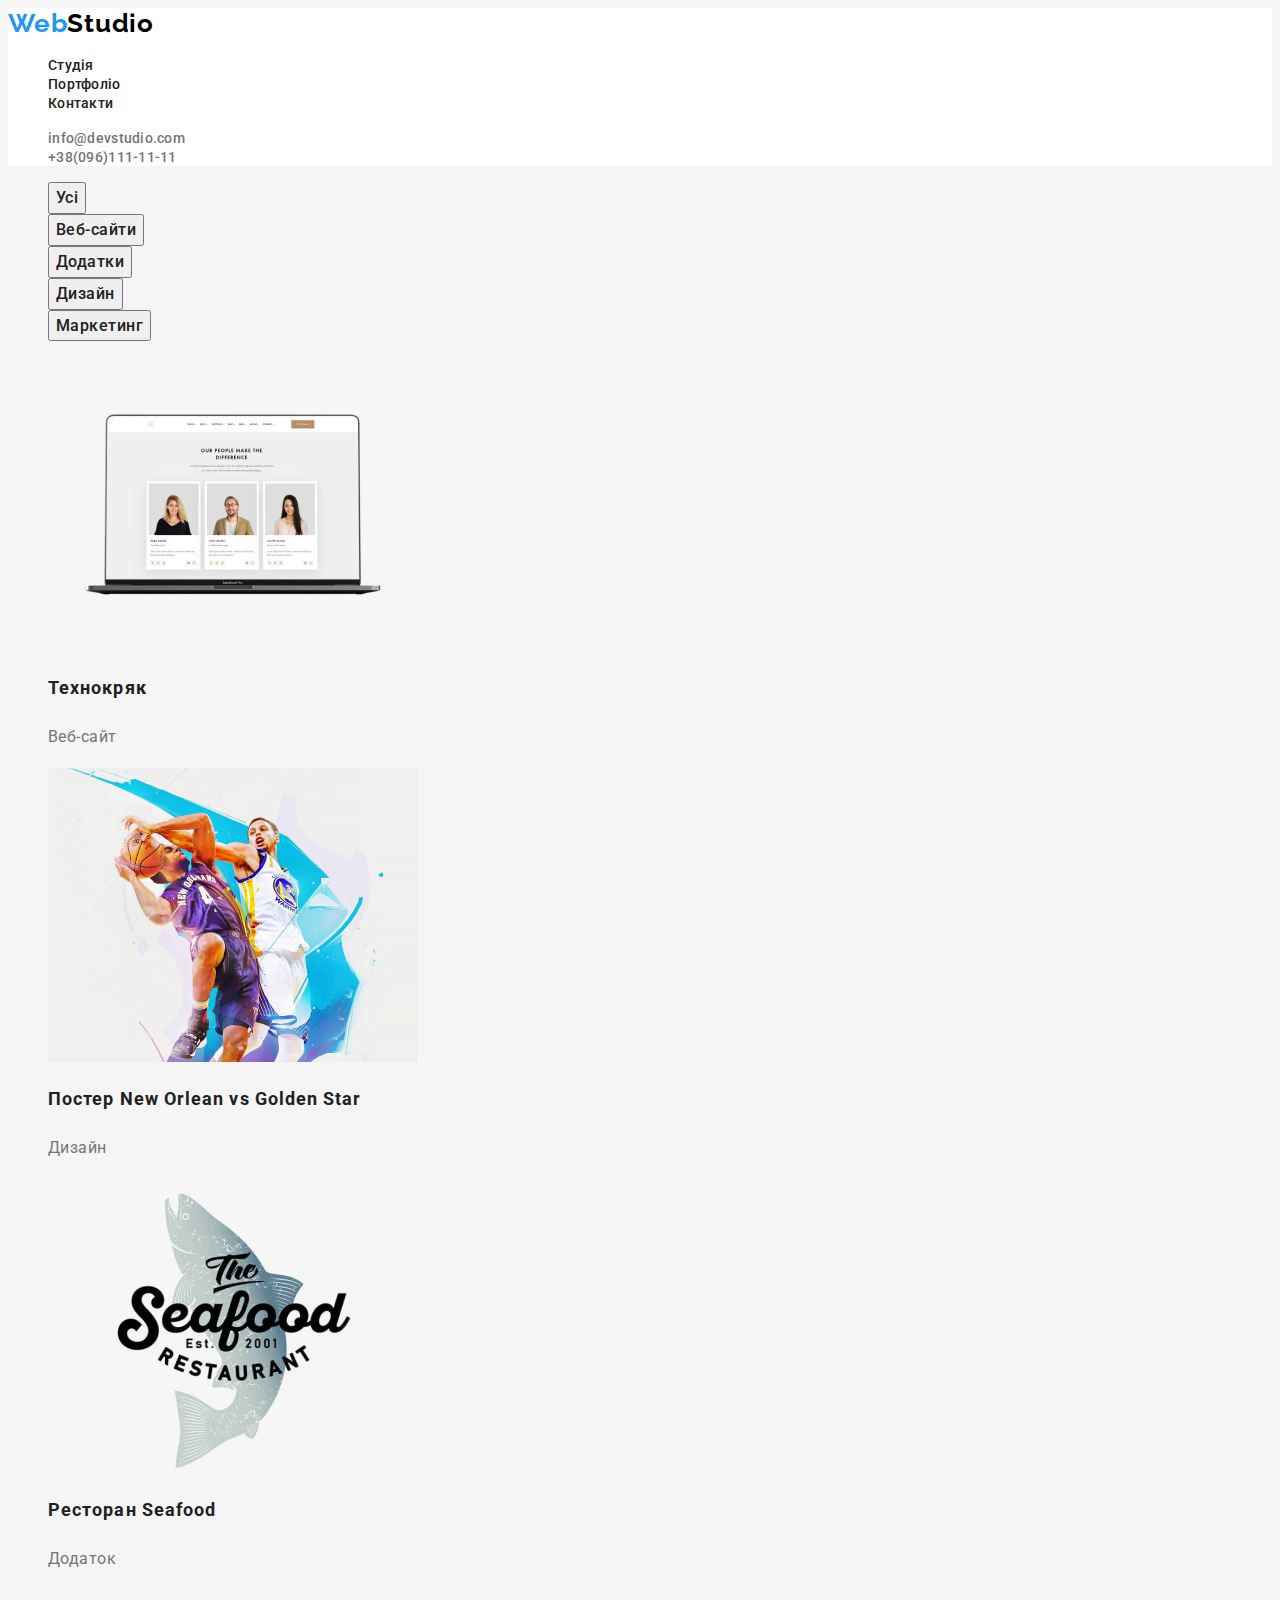
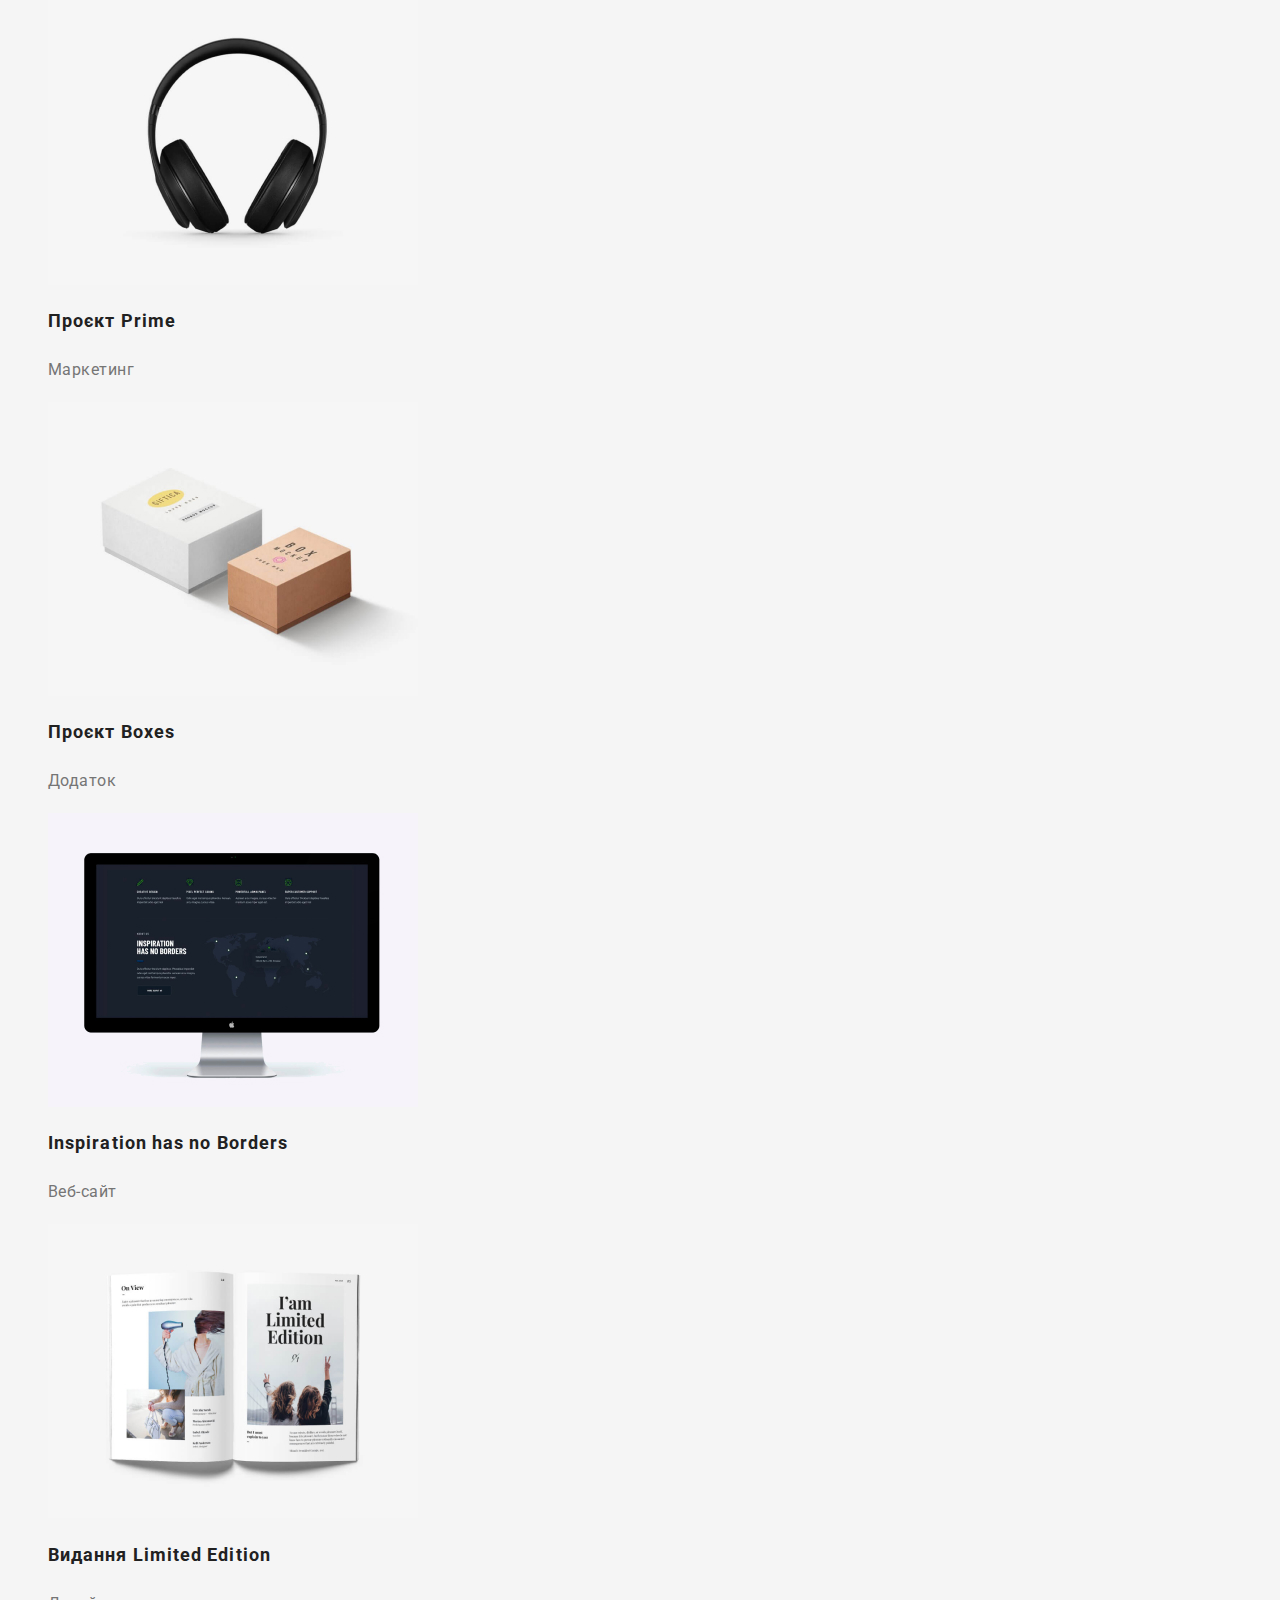
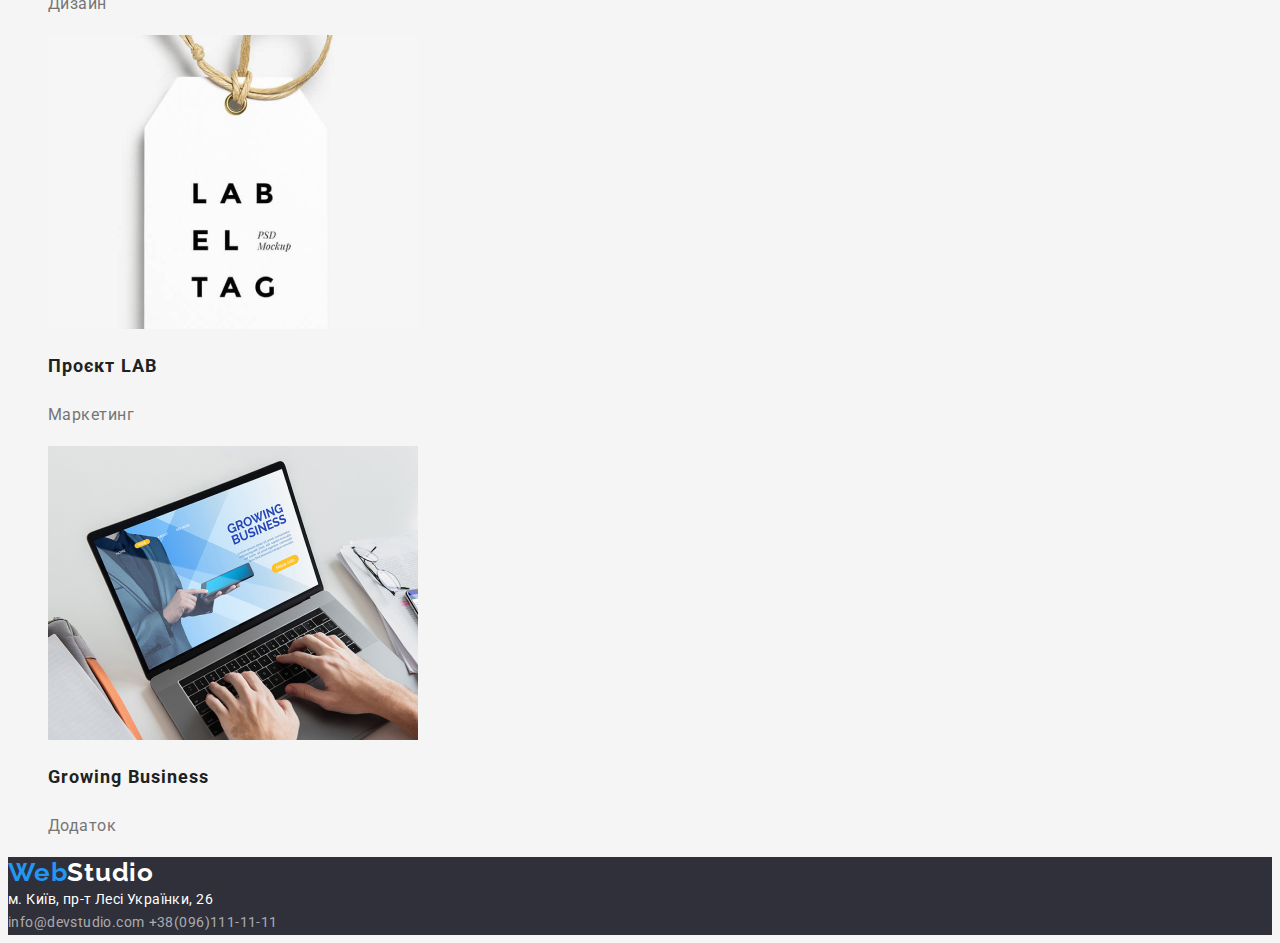
==== portfolio.html @ 114ff6ca "clone goit-markup-hw-02" ====
<!DOCTYPE html>
<html lang="uk">
<head> 
    <meta charset="UTF-8">
    <meta http-equiv="X-UA-Compatible" content="IE=edge">
    <meta name="viewport" content="width=device-width, initial-scale=1.0">
    <title>goit-markup-hw-01</title>
    <link href="https://fonts.googleapis.com/css2?family=Raleway:wght@700&display=swap" rel="stylesheet">
    <link href="https://fonts.googleapis.com/css2?family=Roboto:wght@400;500;700;900&display=swap" rel="stylesheet">
    <link rel="stylesheet" href="./css/styles.css">
</head>  
<body>
    <header class="page-header">
        <a class="logo" href="/"> 
            <span class="accent">Web</span>Studio
        </a>

        <nav>
         <ul class="site-nav list">
            <li><a href="./index.html" class="link">Студія</a> </li>
            <li><a href="./portfolio.html" class="link">Портфоліо</a> </li>
            <li><a href="" class="link">Контакти</a> </li>
        </ul>
        </nav>
        <ul class="address list">
            <li><a href="mailto:info@devstudio.com" class="link">info@devstudio.com</a></li>
            <li><a href="tel:+380961111111" class="link">+38(096)111-11-11</a></li>
        </ul>
    </header>
    <main>
<section>
    <ul class="filter">
        <li><button type="button" class="link">Усі</button></li>
        <li><button type="button">Веб-сайти</button></li>
        <li><button type="button">Додатки</button></li>
        <li><button type="button">Дизайн</button></li>
        <li><button type="button">Маркетинг</button></li>
    </ul>
    <ul class="pages">
        <li>
            <img src="./images/portfolio1.jpg" alt="сторінка веб-сайта. Технокряк" width="370"
            />
            <h2 class="pages-name">Технокряк</h2>
            <p class="pages-info">Веб-сайт</p>
        </li>
        <li>                    
            <img src="./images/portfolio2.jpg" alt="два гравці баскетболісти" width="370"
            />
            <h2 class="pages-name">Постер New Orlean vs Golden Star</h2>
            <p class="pages-info">Дизайн</p>                        
        </li>
        <li>                        
            <img
            src="./images/portfolio-1.jpg" alt="логотип ресторану seafood" width="370"
            />
            <h2 class="pages-name">Ресторан Seafood</h2>
            <p class="pages-info">Додаток</p>                        
        </li>
        <li>                        
            <img
            src="./images/portfolio-2.jpg" alt="навушники повнорозмірні бездротові" width="370"
            />
            <h2 class="pages-name">Проєкт Prime</h2>
            <p class="pages-info">Маркетинг</p>                        
        </li>
        <li>                        
            <img
            src="./images/portfolio5.jpg" alt="коробки" width="370"
            />
            <h2 class="pages-name">Проєкт Boxes</h2>
            <p class="pages-info">Додаток</p>                        
        </li>
        <li>                        
            <img
            src="./images/111.jpg" alt="сторінка веб-сайта. Inspiration has no Borders" width="370"
            />
            <h2 class="pages-name">Inspiration has no Borders</h2>
            <p class="pages-info">Веб-сайт</p>                        
        </li>
        <li>                        
            <img
            src="./images/portfolio7.jpg" alt="відкритий журнал, сторінки 22 і 23" width="370"
            />
            <h2 class="pages-name">Видання Limited Edition</h2>
            <p class="pages-info">Дизайн</p>                        
        </li>
        <li>                        
            <img
            src="./images/portfolio8.jpg" alt="ярлик з рекламою проекту LAB" width="370"
            />
            <h2 class="pages-name">Проєкт LAB</h2>
            <p class="pages-info">Маркетинг</p>                        
        </li>
        <li>                        
            <img
            src="./images/2910404.jpg" alt="відкритий ноутбук" width="370"
            />
            <h2 class="pages-name">Growing Business</h2>
            <p class="pages-info">Додаток</p>                        
        </li>
    </ul>
</section>
    </main>
    <footer>
        <a class="logo-footer" href="/"> 
            <span class="accent">Web</span>Studio
        </a>
        <address class="address-footer">
            м. Київ, пр-т Лесі Українки, 26
        </address>
          <address class="address-email-tel">
            <a href="mailto:info@devstudio.com" class="link">info@devstudio.com</a>
            <a href="tel:+380961111111" class="link">+38(096)111-11-11</a>
          </address>
    </footer>
</body>
</html>
---- css/styles.css ----
/* колір фону #F5F5F5!*/
/* header top line bg #FFFFFF! */
/* section bg ефективні рішення #2F303A */
/* section bg наша команда #F5F4FA */
/* футер bg #2F303A */
/* колір основного тексту #757575! */
/*другорядний колір тексту #212121*/
/* акцент #2196F3 */
/* address: телефон і e-mail rgba(255, 255, 255, 0.6) */

:root {
    --primary-background-color: #F5F5F5;
    --primary-white-color: #FFFFFF;
    --primary-text-color: #757575;
    --title-text-color: #212121;
    --accent-color: #2196F3;
    --primary-logo-color: #000000; 
}

body {
    background: var(--primary-background-color);
    color: var(--primary-text-color);
    font-family: Roboto, sans-serif;
}

ul {
    list-style: none;
}

/* HEADER */
.page-header {
    background-color: var(--primary-white-color);
}

.logo {
   text-decoration: none;
   color: var(--primary-logo-color);
   font-family: Raleway, sans-serif; 
   font-weight: 700;
   font-size: 26px;
   line-height: 1.19;
   letter-spacing: 0.03em;
}

.accent {
    color: var(--accent-color);
}

/* Site-nav */
.site-nav a {
    text-decoration: none;
    color: var(--title-text-color);
    font-weight: 500;
    font-size: 14px;
    line-height: 1.14em;
    letter-spacing: 0.02em;
}

.site-nav .link:hover,
.site-nav .link:focus {
    color: var(--accent-color);
}

/* address header*/
.address a {
    text-decoration: none;
    color: var(--primary-text-color);
    font-weight: 500;
    font-size: 14px;
    line-height: 1.14;
    letter-spacing: 0.02em;
}
.address .link:hover,
.address .link:focus {
    color: var(--accent-color);
}

 /*HERO */
.hero {
    background-color: #2F303A;
    color: var(--primary-white-color);
   }

.hero-title {
    text-transform: uppercase;
    font-weight: 900;
    font-size: 44px;
    line-height: 1.36;
    letter-spacing: 0.06em;
}

/* BUTTON */
.button {
    background-color: var(--accent-color);
    color: var(--primary-white-color);
    font-family: inherit;
    font-weight: 700;
    font-size: 16px;
    line-height: 1.88;
    letter-spacing: 0.06em;
}

.section-title {
   color: var(--title-text-color);
   font-family: Roboto;
   font-weight: 700;
   font-size: 14px;
   line-height: 1.14;
   letter-spacing: 0.03em;
}

.section-paragraph {
font-weight: 400;
font-size: 14px;
line-height: 1.71;
letter-spacing: 0.03em;
}

.section-job {
    color: var(--title-text-color);
    background-color: var(--primary-background-color);
    font-weight: 700;
    font-size: 36px;
    line-height: 1.17;
    letter-spacing: 0.03em;
}

.section-team {
background-color: #F5F4FA;
color: var(--title-text-color);
font-weight: 700;
font-size: 36px;
line-height: 1.17;
letter-spacing: 0.03em;
}

.section-name {
color: var(--title-text-color);
font-weight: 500;
font-size: 16px;
line-height: 1.19;
letter-spacing: 0.03em;
}

.section-profession {
font-weight: 400;
font-size: 16px;
line-height: 1.19;
letter-spacing: 0.03em;
}

/* footer*/
footer {
    background-color: #2F303A;
}

.logo-footer {
text-decoration: none;
color: var(--primary-white-color);
font-family: 'Raleway';
font-style: normal;
font-weight: 700;
font-size: 26px;
line-height: 1.19;
letter-spacing: 0.03em;
}

.address-footer {
text-decoration: none;
color: var(--primary-white-color);
font-family: 'Roboto';
font-style: normal;
font-weight: 400;
font-size: 14px;
line-height: 1.71;
letter-spacing: 0.03em;
}

.address-email-tel a {
color: rgba(255, 255, 255, 0.6);
text-decoration: none;
font-family: 'Roboto';
font-style: normal;
font-weight: 400;
font-size: 14px;
line-height: 1.71;
letter-spacing: 0.03em;
}



.address-email-tel .link:hover,
.address-email-tel .link:focus {
    color: var(--accent-color);
}

button {
color: var(--title-text-color);
font-family: 'Roboto';
font-style: normal;
font-weight: 500;
font-size: 16px;
line-height: 1.62;
letter-spacing: 0.03em;
}

.filter .link:hover,
.filter .link:focus {
    background-color: var(--accent-color);
    color: var(--primary-white-color);
}

.pages-name {
color: var(--title-text-color);
font-weight: 700;
font-size: 18px;
line-height: 2;
letter-spacing: 0.06em;
}

.pages-info {
font-weight: 400;
font-size: 16px;
line-height: 1.88;
letter-spacing: 0.03em;
}
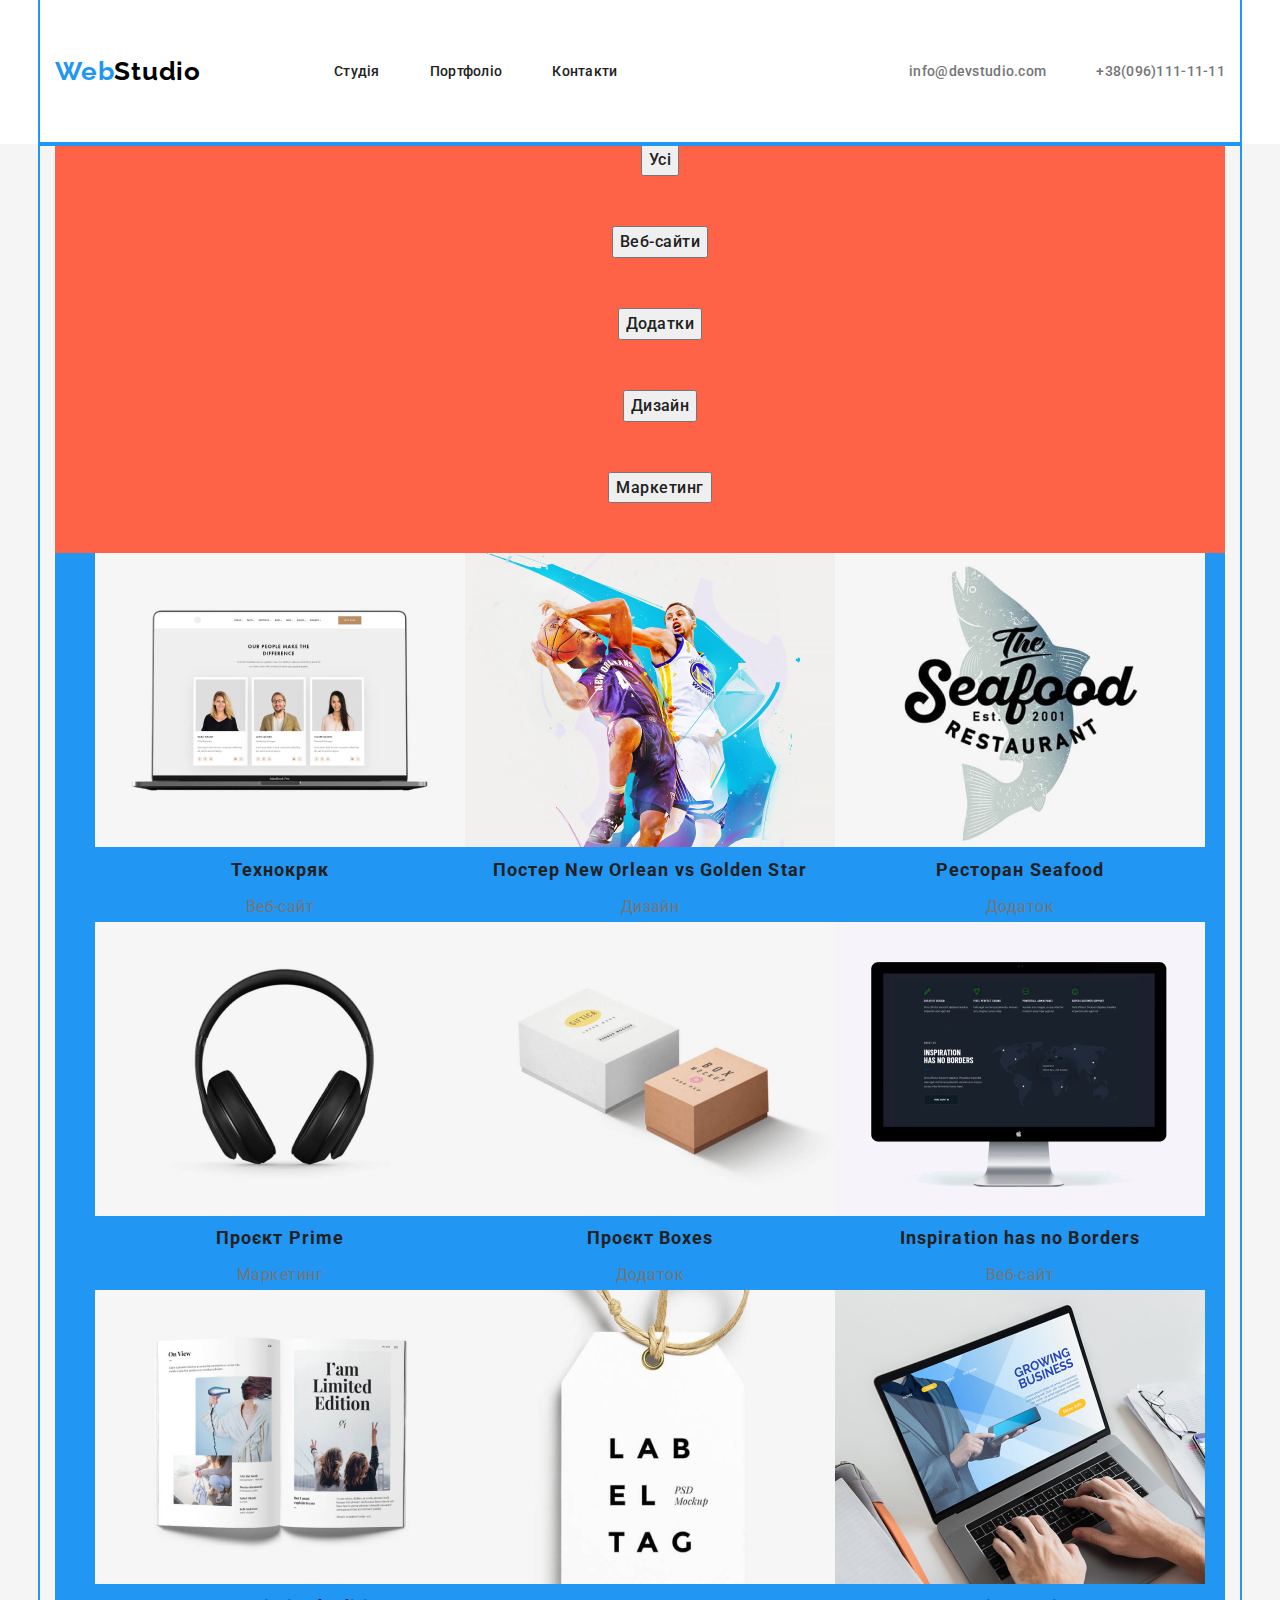
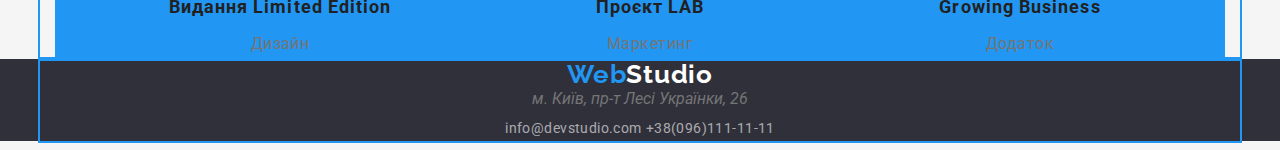
==== commit 7b19a35f: "flex" ====
--- a/portfolio.html
+++ b/portfolio.html
@@ -5,30 +5,33 @@
     <meta http-equiv="X-UA-Compatible" content="IE=edge">
     <meta name="viewport" content="width=device-width, initial-scale=1.0">
     <title>goit-markup-hw-01</title>
-    <link href="https://fonts.googleapis.com/css2?family=Raleway:wght@700&display=swap" rel="stylesheet">
-    <link href="https://fonts.googleapis.com/css2?family=Roboto:wght@400;500;700;900&display=swap" rel="stylesheet">
-    <link rel="stylesheet" href="./css/styles.css">
+    <link href="https://fonts.googleapis.com/css2?family=Raleway:wght@700&display=swap" rel="stylesheet" />
+    <link href="https://fonts.googleapis.com/css2?family=Roboto:wght@400;500;700;900&display=swap" rel="stylesheet" />
+    <link href="https://cdnjs.cloudflare.com/ajax/libs/modern-normalize/1.1.0/modern-normalize.min.css" rel="stylesheet" />
+    <link rel="stylesheet" href="./css/styles.css" />
 </head>  
 <body>
     <header class="page-header">
-        <a class="logo" href="/"> 
+        <div class="conteiner main-nav">
+        <a class="logo-header" href="/"> 
             <span class="accent">Web</span>Studio
         </a>
-
         <nav>
          <ul class="site-nav list">
-            <li><a href="./index.html" class="link">Студія</a> </li>
-            <li><a href="./portfolio.html" class="link">Портфоліо</a> </li>
-            <li><a href="" class="link">Контакти</a> </li>
+            <li class="item"><a href="./index.html" class="link">Студія</a> </li>
+            <li class="item"><a href="./portfolio.html" class="link">Портфоліо</a> </li>
+            <li class="item"><a href="" class="link">Контакти</a> </li>
         </ul>
         </nav>
         <ul class="address list">
-            <li><a href="mailto:info@devstudio.com" class="link">info@devstudio.com</a></li>
-            <li><a href="tel:+380961111111" class="link">+38(096)111-11-11</a></li>
+            <li class="item"><a href="mailto:info@devstudio.com" class="link">info@devstudio.com</a></li>
+            <li class="item"><a href="tel:+380961111111" class="link">+38(096)111-11-11</a></li>
         </ul>
+        </div>
     </header>
     <main>
-<section>
+<section class="section-portfolio">
+    <div class="conteiner">
     <ul class="filter">
         <li><button type="button" class="link">Усі</button></li>
         <li><button type="button">Веб-сайти</button></li>
@@ -37,61 +40,61 @@
         <li><button type="button">Маркетинг</button></li>
     </ul>
     <ul class="pages">
-        <li>
+        <li class="item">
             <img src="./images/portfolio1.jpg" alt="сторінка веб-сайта. Технокряк" width="370"
             />
             <h2 class="pages-name">Технокряк</h2>
             <p class="pages-info">Веб-сайт</p>
         </li>
-        <li>                    
+        <li class="item">                    
             <img src="./images/portfolio2.jpg" alt="два гравці баскетболісти" width="370"
             />
             <h2 class="pages-name">Постер New Orlean vs Golden Star</h2>
             <p class="pages-info">Дизайн</p>                        
         </li>
-        <li>                        
+        <li class="item">                        
             <img
             src="./images/portfolio-1.jpg" alt="логотип ресторану seafood" width="370"
             />
             <h2 class="pages-name">Ресторан Seafood</h2>
             <p class="pages-info">Додаток</p>                        
         </li>
-        <li>                        
+        <li class="item">                        
             <img
             src="./images/portfolio-2.jpg" alt="навушники повнорозмірні бездротові" width="370"
             />
             <h2 class="pages-name">Проєкт Prime</h2>
             <p class="pages-info">Маркетинг</p>                        
         </li>
-        <li>                        
+        <li class="item">                        
             <img
             src="./images/portfolio5.jpg" alt="коробки" width="370"
             />
             <h2 class="pages-name">Проєкт Boxes</h2>
             <p class="pages-info">Додаток</p>                        
         </li>
-        <li>                        
+        <li class="item">                        
             <img
             src="./images/111.jpg" alt="сторінка веб-сайта. Inspiration has no Borders" width="370"
             />
             <h2 class="pages-name">Inspiration has no Borders</h2>
             <p class="pages-info">Веб-сайт</p>                        
         </li>
-        <li>                        
+        <li class="item">                        
             <img
             src="./images/portfolio7.jpg" alt="відкритий журнал, сторінки 22 і 23" width="370"
             />
             <h2 class="pages-name">Видання Limited Edition</h2>
             <p class="pages-info">Дизайн</p>                        
         </li>
-        <li>                        
+        <li class="item">                        
             <img
             src="./images/portfolio8.jpg" alt="ярлик з рекламою проекту LAB" width="370"
             />
             <h2 class="pages-name">Проєкт LAB</h2>
             <p class="pages-info">Маркетинг</p>                        
         </li>
-        <li>                        
+        <li class="item">                        
             <img
             src="./images/2910404.jpg" alt="відкритий ноутбук" width="370"
             />
@@ -99,19 +102,22 @@
             <p class="pages-info">Додаток</p>                        
         </li>
     </ul>
+    </div>
 </section>
     </main>
     <footer>
+        <div class="conteiner">
         <a class="logo-footer" href="/"> 
             <span class="accent">Web</span>Studio
         </a>
-        <address class="address-footer">
+        <address class="footer-address">
             м. Київ, пр-т Лесі Українки, 26
         </address>
           <address class="address-email-tel">
             <a href="mailto:info@devstudio.com" class="link">info@devstudio.com</a>
             <a href="tel:+380961111111" class="link">+38(096)111-11-11</a>
           </address>
+        </div>
     </footer>
 </body>
 </html>--- a/css/styles.css
+++ b/css/styles.css
@@ -9,132 +9,232 @@
 /* address: телефон і e-mail rgba(255, 255, 255, 0.6) */
 
 :root {
-    --primary-background-color: #F5F5F5;
-    --primary-white-color: #FFFFFF;
-    --primary-text-color: #757575;
-    --title-text-color: #212121;
-    --accent-color: #2196F3;
-    --primary-logo-color: #000000; 
+--primary-background-color: #F5F5F5;
+--primary-white-color: #FFFFFF;
+--primary-text-color: #757575;
+--title-text-color: #212121;
+--accent-color: #2196F3;
+--primary-logo-color: #000000; 
+}
+
+html {
+box-sizing: border-box;
+}
+
+*,
+*::before,
+*::after {
+box-sizing: inherit;
 }
 
 body {
-    background: var(--primary-background-color);
-    color: var(--primary-text-color);
-    font-family: Roboto, sans-serif;
+background: var(--primary-background-color);
+color: var(--primary-text-color);
+font-family: Roboto, sans-serif;
 }
 
 ul {
     list-style: none;
-}
+    margin-top: 0;
+    margin-bottom: 0;
+    }
+    
+
+.conteiner {
+margin-left: auto;
+margin-right: auto;
+padding-left: 15px;
+padding-right: 15px;
+width: 1200px;
+text-align: center;
+outline: 2px solid #2196F3;
+}
+
 
 /* HEADER */
 .page-header {
-    background-color: var(--primary-white-color);
-}
-
-.logo {
-   text-decoration: none;
-   color: var(--primary-logo-color);
-   font-family: Raleway, sans-serif; 
-   font-weight: 700;
-   font-size: 26px;
-   line-height: 1.19;
-   letter-spacing: 0.03em;
+background-color: var(--primary-white-color);
+}
+
+.logo-header {
+margin-top: 24px;
+margin-bottom: 25px;
+text-decoration: none;
+color: var(--primary-logo-color);
+font-family: Raleway, sans-serif; 
+font-weight: 700;
+font-size: 26px;
+line-height: 1.19;
+letter-spacing: 0.03em;
 }
 
 .accent {
-    color: var(--accent-color);
+color: var(--accent-color);
 }
 
 /* Site-nav */
+
+.site-nav{
+    display: flex;
+    margin-left: 93px;
+}
+
+.site-nav .item:not( :last-child) {
+    margin-right:50px;
+}
+
 .site-nav a {
-    text-decoration: none;
-    color: var(--title-text-color);
-    font-weight: 500;
-    font-size: 14px;
-    line-height: 1.14em;
-    letter-spacing: 0.02em;
+    display:block;
+padding-top: 32px;
+padding-bottom: 32px;
+
+color: var(--title-text-color);
+font-weight: 500;
+font-size: 14px;
+line-height: 1.14em;
+letter-spacing: 0.02em;
+text-decoration: none;
 }
 
 .site-nav .link:hover,
 .site-nav .link:focus {
-    color: var(--accent-color);
-}
+color: var(--accent-color);
+}
+
+.main-nav {
+    display: flex;
+    align-items: center;
+    /*justify-content: space-around;*/
+}
+
 
 /* address header*/
+.address {
+    display:flex;
+    margin-left: auto;
+}
+
+.address .item:not( :last-child) {
+    margin-right:50px;
+}
+
 .address a {
-    text-decoration: none;
-    color: var(--primary-text-color);
-    font-weight: 500;
-    font-size: 14px;
-    line-height: 1.14;
-    letter-spacing: 0.02em;
-}
+    display:block;
+padding-top: 32px;
+padding-bottom: 32px;
+}
+
+.address a {
+margin-top: 32px;
+margin-bottom: 32px;
+text-decoration: none;
+color: var(--primary-text-color);
+font-weight: 500;
+font-size: 14px;
+line-height: 1.14;
+letter-spacing: 0.02em;
+}
+
 .address .link:hover,
 .address .link:focus {
-    color: var(--accent-color);
+color: var(--accent-color);
 }
 
  /*HERO */
 .hero {
-    background-color: #2F303A;
-    color: var(--primary-white-color);
+background-color: #2F303A;
+color: var(--primary-white-color);
+text-align: center;
    }
 
 .hero-title {
-    text-transform: uppercase;
-    font-weight: 900;
-    font-size: 44px;
-    line-height: 1.36;
-    letter-spacing: 0.06em;
-}
+margin-top: 0;
+margin-bottom: 40px;
+text-transform: uppercase;
+font-weight: 900;
+font-size: 44px;
+line-height: 1.36;
+letter-spacing: 0.06em;
+align-items: center;
+text-align: center;
+    /*outline: 2px solid tomato;*/
+   }
 
 /* BUTTON */
 .button {
-    background-color: var(--accent-color);
-    color: var(--primary-white-color);
-    font-family: inherit;
-    font-weight: 700;
-    font-size: 16px;
-    line-height: 1.88;
-    letter-spacing: 0.06em;
-}
+display: flex;
+border: 1px solid transparent;
+border-radius: 4px;
+padding: 10.14px 32.04px;
+min-width: 216px;
+        
+background-color: var(--accent-color);
+color: var(--primary-white-color);
+font-family: inherit;
+font-weight: 700;
+font-size: 16px;
+line-height: 1.88;
+letter-spacing: 0.06em;
+         
+}
+
+.section {
+padding-top: 94px;
+padding-bottom: 94px;
+    }
 
 .section-title {
-   color: var(--title-text-color);
-   font-family: Roboto;
-   font-weight: 700;
-   font-size: 14px;
-   line-height: 1.14;
-   letter-spacing: 0.03em;
-}
+margin-top: 0;
+margin-bottom: 10px;
+color: var(--title-text-color);
+font-family: Roboto;
+font-weight: 700;
+font-size: 14px;
+line-height: 1.14;
+letter-spacing: 0.03em;
+    }
 
 .section-paragraph {
+margin-top: 0;
+margin-bottom: 0;
 font-weight: 400;
 font-size: 14px;
 line-height: 1.71;
 letter-spacing: 0.03em;
-}
+    }
+
 
 .section-job {
-    color: var(--title-text-color);
-    background-color: var(--primary-background-color);
-    font-weight: 700;
-    font-size: 36px;
-    line-height: 1.17;
-    letter-spacing: 0.03em;
-}
-
-.section-team {
-background-color: #F5F4FA;
-color: var(--title-text-color);
+margin-top: 0;
+margin-bottom: 50px;
+color: var(--title-text-color);
+/*background-color: var(--primary-background-color);*/
 font-weight: 700;
 font-size: 36px;
 line-height: 1.17;
 letter-spacing: 0.03em;
+    }
+
+
+.section-team {
+margin-top: 0;
+margin-bottom: 50px;
+/*background-color: #F5F4FA;*/
+color: var(--title-text-color);
+font-weight: 700;
+font-size: 36px;
+line-height: 1.17;
+letter-spacing: 0.03em;
+}
+
+.photo-list > .item{
+margin-top: 0;
+margin-bottom: 30px;
 }
 
 .section-name {
+margin-top: 0;
+margin-bottom: 10px;
 color: var(--title-text-color);
 font-weight: 500;
 font-size: 16px;
@@ -143,6 +243,8 @@
 }
 
 .section-profession {
+margin-top: 0;
+margin-bottom: 30px;
 font-weight: 400;
 font-size: 16px;
 line-height: 1.19;
@@ -151,10 +253,12 @@
 
 /* footer*/
 footer {
-    background-color: #2F303A;
+     background-color: #2F303A;
 }
 
 .logo-footer {
+margin-top: 60px;
+margin-bottom: 20px;
 text-decoration: none;
 color: var(--primary-white-color);
 font-family: 'Raleway';
@@ -165,6 +269,11 @@
 letter-spacing: 0.03em;
 }
 
+address {
+margin-top: 0;
+margin-bottom: 9px;
+}
+
 .address-footer {
 text-decoration: none;
 color: var(--primary-white-color);
@@ -186,7 +295,6 @@
 line-height: 1.71;
 letter-spacing: 0.03em;
 }
-
 
 
 .address-email-tel .link:hover,
@@ -194,7 +302,40 @@
     color: var(--accent-color);
 }
 
+/*Portfolio*/
+
+.section-portfolio{
+    padding-top: 0;
+    padding-bottom: 0;
+}
+
+.filter{
+margin-top: 0;
+margin-bottom: 0;
+background-color: tomato;
+}
+
+.pages{
+    display: flex;
+    flex-wrap: wrap;
+
+margin-top: 0;
+margin-bottom: 0;
+background-color: #2196F3;
+}
+
+.pages .item{
+    width: 370px;
+}
+
+.pages .item:nth-child(3n){
+    /*margin-right: 0;*/
+    margin-left: 0;
+}
+
 button {
+margin-top: 0px;
+margin-bottom: 50px;   
 color: var(--title-text-color);
 font-family: 'Roboto';
 font-style: normal;
@@ -206,11 +347,13 @@
 
 .filter .link:hover,
 .filter .link:focus {
-    background-color: var(--accent-color);
-    color: var(--primary-white-color);
+background-color: var(--accent-color);
+color: var(--primary-white-color);
 }
 
 .pages-name {
+margin-top: 0px;
+margin-bottom: 4px;  
 color: var(--title-text-color);
 font-weight: 700;
 font-size: 18px;
@@ -219,6 +362,8 @@
 }
 
 .pages-info {
+margin-top: 0px;
+margin-bottom: 0px;  
 font-weight: 400;
 font-size: 16px;
 line-height: 1.88;
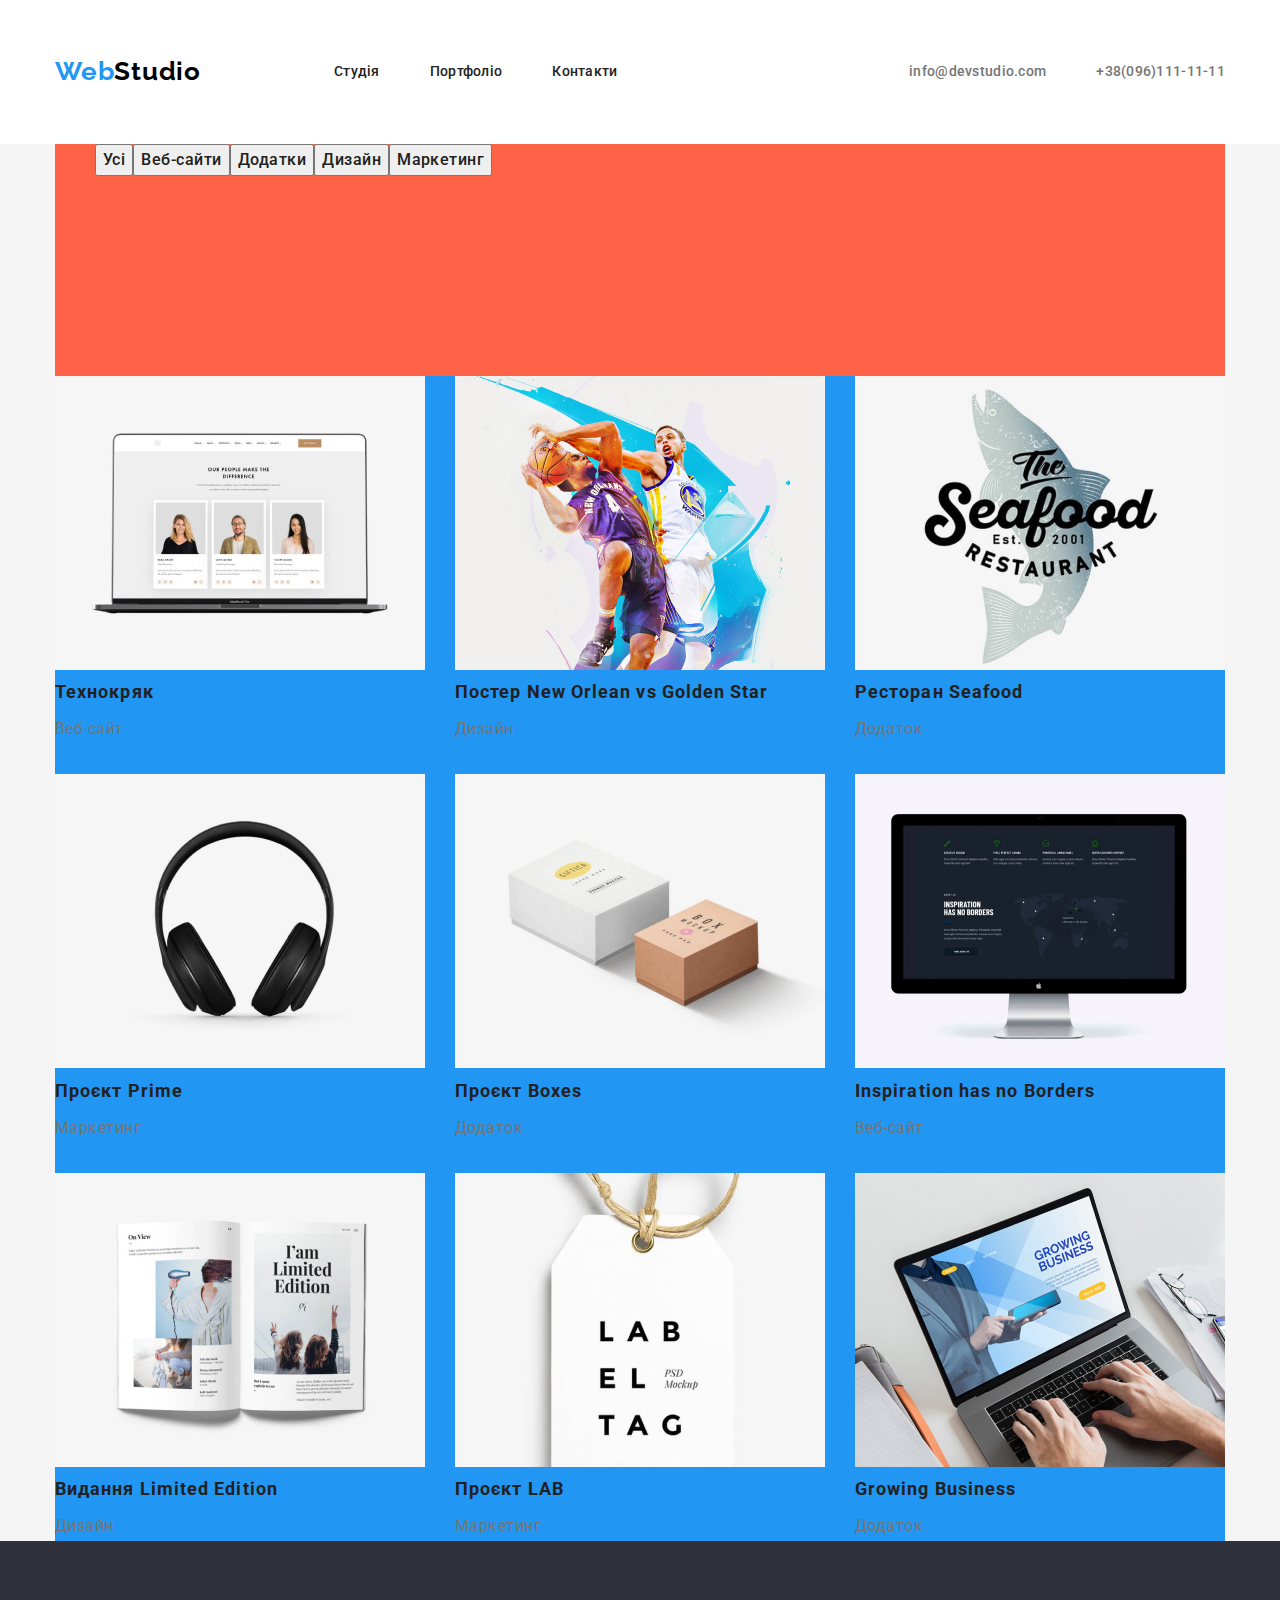
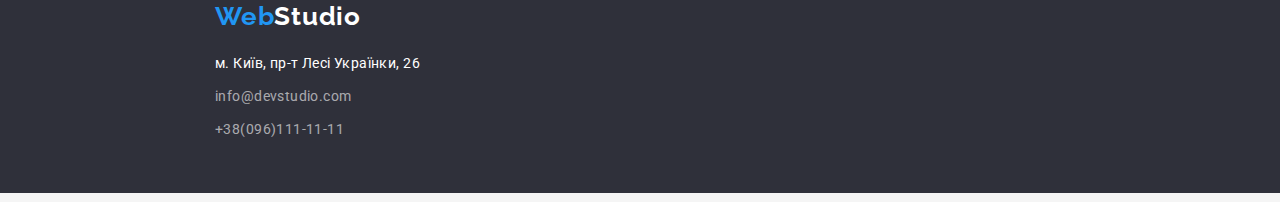
==== commit 4f26493e: "first page" ====
--- a/portfolio.html
+++ b/portfolio.html
@@ -110,11 +110,13 @@
         <a class="logo-footer" href="/"> 
             <span class="accent">Web</span>Studio
         </a>
-        <address class="footer-address">
+        <address class="address-footer">
             м. Київ, пр-т Лесі Українки, 26
         </address>
-          <address class="address-email-tel">
+          <address class="address-email">
             <a href="mailto:info@devstudio.com" class="link">info@devstudio.com</a>
+          </address>
+        <address class="address-tel">
             <a href="tel:+380961111111" class="link">+38(096)111-11-11</a>
           </address>
         </div>
--- a/css/styles.css
+++ b/css/styles.css
@@ -46,8 +46,7 @@
 padding-left: 15px;
 padding-right: 15px;
 width: 1200px;
-text-align: center;
-outline: 2px solid #2196F3;
+/*outline: 2px solid #2196F3;*/
 }
 
 
@@ -59,6 +58,7 @@
 .logo-header {
 margin-top: 24px;
 margin-bottom: 25px;
+
 text-decoration: none;
 color: var(--primary-logo-color);
 font-family: Raleway, sans-serif; 
@@ -142,14 +142,20 @@
 
  /*HERO */
 .hero {
+    margin-left: auto;
+    margin-right: auto;
 background-color: #2F303A;
 color: var(--primary-white-color);
-text-align: center;
+width: 1600px;
+height: 600px;
    }
 
 .hero-title {
-margin-top: 0;
-margin-bottom: 40px;
+    margin-top: 0;
+    margin-bottom: 0;
+padding-top: 200px;
+padding-bottom: 30px;
+
 text-transform: uppercase;
 font-weight: 900;
 font-size: 44px;
@@ -161,6 +167,20 @@
    }
 
 /* BUTTON */
+button {
+    margin-left: auto;
+    margin-right: auto;
+    margin-top: 0px;
+    margin-bottom: 200px;
+    color: var(--title-text-color);
+    font-family: 'Roboto';
+    font-style: normal;
+    font-weight: 500;
+    font-size: 16px;
+    line-height: 1.62;
+    letter-spacing: 0.03em;
+    }
+
 .button {
 display: flex;
 border: 1px solid transparent;
@@ -178,10 +198,26 @@
          
 }
 
-.section {
+/*features*/
+
+.features{
+display: flex;
 padding-top: 94px;
 padding-bottom: 94px;
-    }
+padding-left: 0;
+padding-right: 0;
+
+}
+
+.features > .features-text {
+width: 270px;
+margin-right: 30px;
+margin-left: 0;
+}
+
+.features-text:last-child {
+    margin-right: 0px;
+}
 
 .section-title {
 margin-top: 0;
@@ -213,7 +249,24 @@
 font-size: 36px;
 line-height: 1.17;
 letter-spacing: 0.03em;
+text-align: center;
     }
+
+.metier {
+    display: flex;
+    padding-bottom: 94px;
+    padding-left: 0;
+    padding-right: 0;
+}
+
+.metier .box{
+    width: 370px;
+    margin-right: 30px;
+}
+
+.metier .box:last-child{
+    margin-right: 0;
+}
 
 
 .section-team {
@@ -225,11 +278,23 @@
 font-size: 36px;
 line-height: 1.17;
 letter-spacing: 0.03em;
-}
-
-.photo-list > .item{
-margin-top: 0;
-margin-bottom: 30px;
+text-align: center;
+}
+
+.photo-list {
+    display: flex;
+    padding-bottom: 94px;
+    padding-left: 0;
+    padding-right: 0;
+}
+
+.photo-list  .item {
+    width: 270px;
+    margin-right: 30px;
+}
+
+.photo-list  .item:last-child {
+margin-right: 0;
 }
 
 .section-name {
@@ -252,13 +317,20 @@
 }
 
 /* footer*/
+
 footer {
-     background-color: #2F303A;
+margin-right: auto;
+margin-left: auto;
+background-color: #2F303A;
+width: 1600px;
+height: 252px;
 }
 
 .logo-footer {
-margin-top: 60px;
-margin-bottom: 20px;
+    display: block;
+padding-top: 60px;
+padding-bottom: 20px;
+
 text-decoration: none;
 color: var(--primary-white-color);
 font-family: 'Raleway';
@@ -269,12 +341,16 @@
 letter-spacing: 0.03em;
 }
 
-address {
+/*address {
 margin-top: 0;
 margin-bottom: 9px;
-}
+}*/
 
 .address-footer {
+    display: block;
+    padding-top: 0;
+    padding-bottom: 9px;
+
 text-decoration: none;
 color: var(--primary-white-color);
 font-family: 'Roboto';
@@ -285,7 +361,11 @@
 letter-spacing: 0.03em;
 }
 
-.address-email-tel a {
+.address-email a {
+    display: block;
+    padding-top: 0;
+    padding-bottom: 9px;
+
 color: rgba(255, 255, 255, 0.6);
 text-decoration: none;
 font-family: 'Roboto';
@@ -296,12 +376,31 @@
 letter-spacing: 0.03em;
 }
 
-
-.address-email-tel .link:hover,
-.address-email-tel .link:focus {
+.address-tel a {
+    display: block;
+    padding-top: 0;
+    padding-bottom: 60px;
+
+color: rgba(255, 255, 255, 0.6);
+text-decoration: none;
+font-family: 'Roboto';
+font-style: normal;
+font-weight: 400;
+font-size: 14px;
+line-height: 1.71;
+letter-spacing: 0.03em;
+}
+
+
+.address-email .link:hover,
+.address-email .link:focus {
     color: var(--accent-color);
 }
 
+.address-tel .link:hover,
+.address-tel .link:focus {
+    color: var(--accent-color);
+}
 /*Portfolio*/
 
 .section-portfolio{
@@ -310,40 +409,27 @@
 }
 
 .filter{
+    display: flex;
+margin-top: 100;
+margin-bottom: 56;
+margin-left: auto;
+margin-right: auto;
+background-color: tomato;
+}
+
+.pages{
+    display: flex;
+    flex-wrap: wrap;
+    justify-content: space-between;
+
 margin-top: 0;
 margin-bottom: 0;
-background-color: tomato;
-}
-
-.pages{
-    display: flex;
-    flex-wrap: wrap;
-
-margin-top: 0;
-margin-bottom: 0;
+padding: 0;
+
 background-color: #2196F3;
 }
 
-.pages .item{
-    width: 370px;
-}
-
-.pages .item:nth-child(3n){
-    /*margin-right: 0;*/
-    margin-left: 0;
-}
-
-button {
-margin-top: 0px;
-margin-bottom: 50px;   
-color: var(--title-text-color);
-font-family: 'Roboto';
-font-style: normal;
-font-weight: 500;
-font-size: 16px;
-line-height: 1.62;
-letter-spacing: 0.03em;
-}
+
 
 .filter .link:hover,
 .filter .link:focus {
@@ -368,4 +454,17 @@
 font-size: 16px;
 line-height: 1.88;
 letter-spacing: 0.03em;
+}
+
+.pages .item {
+     width: 370px;
+     margin-right: 30px;
+     margin-bottom: 30px;
+}
+
+.pages .item:nth-child(3n) {
+    margin-right: 0;
+}
+.pages .item:nth-last-child(-n+3) {
+    margin-bottom: 0;
 }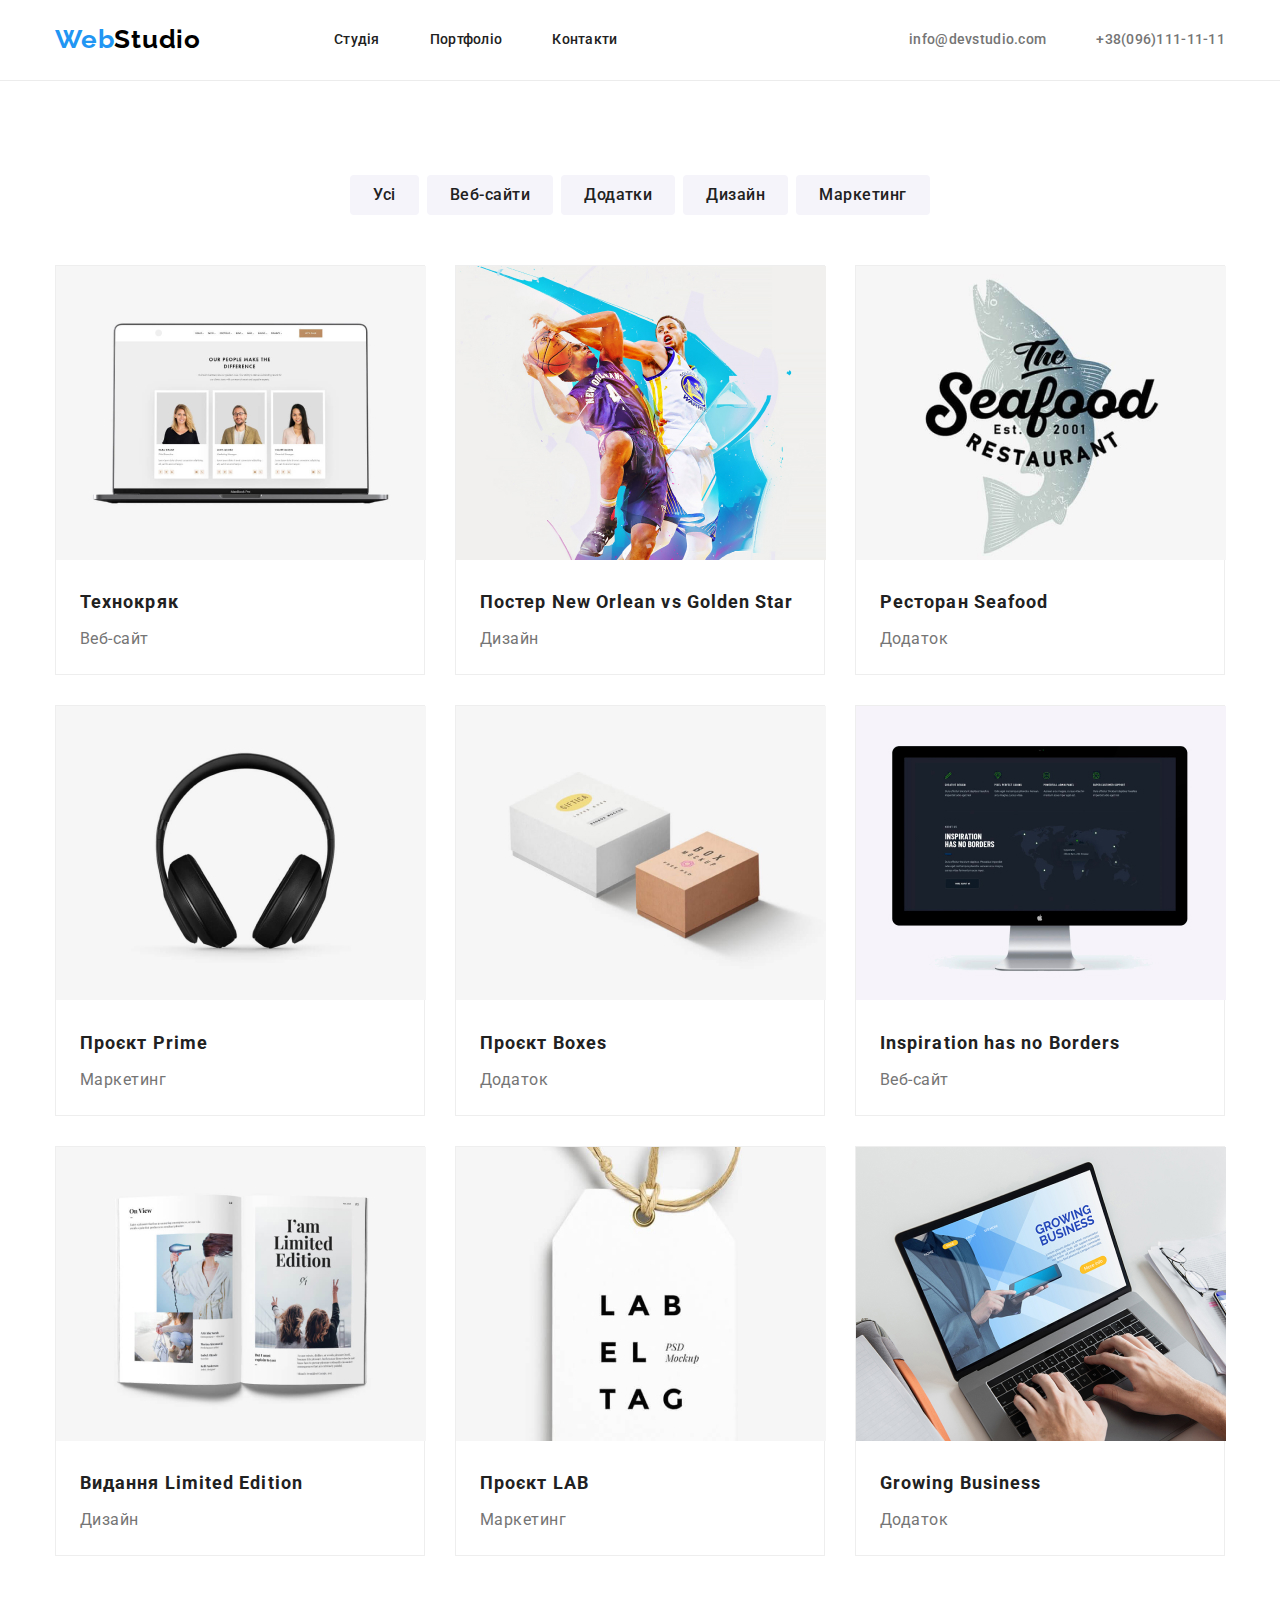
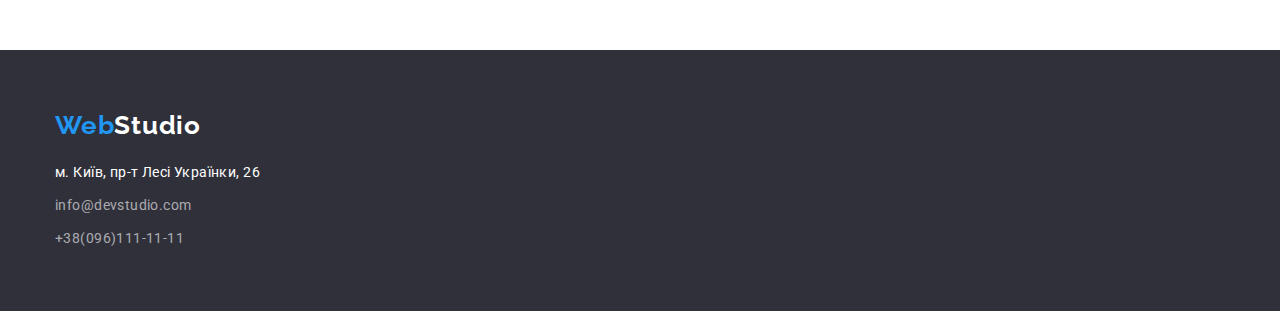
==== commit e9205232: "доопрацювання" ====
--- a/portfolio.html
+++ b/portfolio.html
@@ -11,7 +11,7 @@
     <link rel="stylesheet" href="./css/styles.css" />
 </head>  
 <body>
-    <header class="page-header">
+    <header class="page-secondery">
         <div class="conteiner main-nav">
         <a class="logo-header" href="/"> 
             <span class="accent">Web</span>Studio
@@ -33,79 +33,97 @@
 <section class="section-portfolio">
     <div class="conteiner">
     <ul class="filter">
-        <li><button type="button" class="link">Усі</button></li>
-        <li><button type="button">Веб-сайти</button></li>
-        <li><button type="button">Додатки</button></li>
-        <li><button type="button">Дизайн</button></li>
-        <li><button type="button">Маркетинг</button></li>
+        <li class="button"><button type="button" class="link">Усі</button></li>
+        <li class="button"><button type="button">Веб-сайти</button></li>
+        <li class="button"><button type="button">Додатки</button></li>
+        <li class="button"><button type="button">Дизайн</button></li>
+        <li class="button"><button type="button">Маркетинг</button></li>
     </ul>
     <ul class="pages">
         <li class="item">
             <img src="./images/portfolio1.jpg" alt="сторінка веб-сайта. Технокряк" width="370"
             />
+            <div class="pages-title">
             <h2 class="pages-name">Технокряк</h2>
             <p class="pages-info">Веб-сайт</p>
+            </div>
         </li>
         <li class="item">                    
             <img src="./images/portfolio2.jpg" alt="два гравці баскетболісти" width="370"
             />
+            <div class="pages-title">
             <h2 class="pages-name">Постер New Orlean vs Golden Star</h2>
-            <p class="pages-info">Дизайн</p>                        
+            <p class="pages-info">Дизайн</p> 
+            </div>                       
         </li>
         <li class="item">                        
             <img
             src="./images/portfolio-1.jpg" alt="логотип ресторану seafood" width="370"
             />
+            <div class="pages-title">
             <h2 class="pages-name">Ресторан Seafood</h2>
-            <p class="pages-info">Додаток</p>                        
+            <p class="pages-info">Додаток</p>
+            </div>                        
         </li>
         <li class="item">                        
             <img
             src="./images/portfolio-2.jpg" alt="навушники повнорозмірні бездротові" width="370"
             />
+            <div class="pages-title">
             <h2 class="pages-name">Проєкт Prime</h2>
-            <p class="pages-info">Маркетинг</p>                        
+            <p class="pages-info">Маркетинг</p>
+            </div>                     
         </li>
         <li class="item">                        
             <img
             src="./images/portfolio5.jpg" alt="коробки" width="370"
             />
+            <div class="pages-title">
             <h2 class="pages-name">Проєкт Boxes</h2>
-            <p class="pages-info">Додаток</p>                        
+            <p class="pages-info">Додаток</p>
+            </div>                        
         </li>
         <li class="item">                        
             <img
             src="./images/111.jpg" alt="сторінка веб-сайта. Inspiration has no Borders" width="370"
             />
+            <div class="pages-title">
             <h2 class="pages-name">Inspiration has no Borders</h2>
-            <p class="pages-info">Веб-сайт</p>                        
+            <p class="pages-info">Веб-сайт</p>
+            </div>                        
         </li>
         <li class="item">                        
             <img
             src="./images/portfolio7.jpg" alt="відкритий журнал, сторінки 22 і 23" width="370"
             />
+            <div class="pages-title">
             <h2 class="pages-name">Видання Limited Edition</h2>
-            <p class="pages-info">Дизайн</p>                        
+            <p class="pages-info">Дизайн</p>
+            </div>                        
         </li>
         <li class="item">                        
             <img
             src="./images/portfolio8.jpg" alt="ярлик з рекламою проекту LAB" width="370"
             />
+            <div class="pages-title">
             <h2 class="pages-name">Проєкт LAB</h2>
-            <p class="pages-info">Маркетинг</p>                        
+            <p class="pages-info">Маркетинг</p>
+            </div>                        
         </li>
         <li class="item">                        
             <img
             src="./images/2910404.jpg" alt="відкритий ноутбук" width="370"
             />
+            <div class="pages-title">
             <h2 class="pages-name">Growing Business</h2>
-            <p class="pages-info">Додаток</p>                        
+            <p class="pages-info">Додаток</p>
+            </div>                        
         </li>
     </ul>
     </div>
 </section>
     </main>
-    <footer>
+    <footer class="footer">
         <div class="conteiner">
         <a class="logo-footer" href="/"> 
             <span class="accent">Web</span>Studio
--- a/css/styles.css
+++ b/css/styles.css
@@ -28,7 +28,7 @@
 }
 
 body {
-background: var(--primary-background-color);
+/*background: var(--primary-background-color);*/
 color: var(--primary-text-color);
 font-family: Roboto, sans-serif;
 }
@@ -51,13 +51,13 @@
 
 
 /* HEADER */
-.page-header {
+.page-first {
 background-color: var(--primary-white-color);
 }
 
 .logo-header {
-margin-top: 24px;
-margin-bottom: 25px;
+padding-top: 24px;
+padding-bottom: 25px;
 
 text-decoration: none;
 color: var(--primary-logo-color);
@@ -104,11 +104,11 @@
 .main-nav {
     display: flex;
     align-items: center;
-    /*justify-content: space-around;*/
-}
+  }
 
 
 /* address header*/
+
 .address {
     display:flex;
     margin-left: auto;
@@ -119,14 +119,10 @@
 }
 
 .address a {
-    display:block;
+    display: block;
 padding-top: 32px;
 padding-bottom: 32px;
-}
-
-.address a {
-margin-top: 32px;
-margin-bottom: 32px;
+
 text-decoration: none;
 color: var(--primary-text-color);
 font-weight: 500;
@@ -141,20 +137,22 @@
 }
 
  /*HERO */
-.hero {
+.section-hero {
+    padding-top: 200px;
+    padding-bottom: 200px;
     margin-left: auto;
     margin-right: auto;
+    
 background-color: #2F303A;
 color: var(--primary-white-color);
-width: 1600px;
-height: 600px;
+
+
    }
 
 .hero-title {
     margin-top: 0;
     margin-bottom: 0;
-padding-top: 200px;
-padding-bottom: 30px;
+    margin-bottom: 30px;
 
 text-transform: uppercase;
 font-weight: 900;
@@ -167,11 +165,272 @@
    }
 
 /* BUTTON */
-button {
+
+.hero-button {
+    display: flex;
+margin-left: auto;
+margin-right: auto;
+border-radius: 4px;
+padding: 10.14px 32.04px;
+min-width: 216px;
+        
+background-color: var(--accent-color);
+color: var(--primary-white-color);
+font-family: inherit;
+font-weight: 700;
+font-size: 16px;
+line-height: 1.88;
+letter-spacing: 0.06em;
+         
+}
+
+/*features*/
+
+.section-features {
+    padding-top: 94px;
+    padding-bottom: 94px;
+   }
+
+.features{
+display: flex;
+padding-left: 0;
+padding-right: 0;
+}
+
+.features > .features-text {
+width: 270px;
+margin-right: 30px;
+margin-left: 0;
+}
+
+.features-text:last-child {
+    margin-right: 0px;
+}
+
+.section-title {
+margin-top: 0;
+margin-bottom: 10px;
+color: var(--title-text-color);
+font-family: Roboto;
+font-weight: 700;
+font-size: 14px;
+line-height: 1.14;
+letter-spacing: 0.03em;
+    }
+
+.section-paragraph {
+margin-top: 0;
+margin-bottom: 0;
+font-weight: 400;
+font-size: 14px;
+line-height: 1.71;
+letter-spacing: 0.03em;
+    }
+
+.section-work {
+    padding-top: 0px;
+    padding-bottom: 94px;
+}
+
+.job {
+margin-top: 0;
+margin-bottom: 50px;
+color: var(--title-text-color);
+/*background-color: var(--primary-background-color);*/
+font-weight: 700;
+font-size: 36px;
+line-height: 1.17;
+letter-spacing: 0.03em;
+text-align: center;
+    }
+
+.metier {
+    display: flex;
+    padding-left: 0;
+    padding-right: 0;
+}
+
+.metier .box{
+    width: 370px;
+    margin-right: 30px;
+}
+
+.metier .box:last-child{
+    margin-right: 0;
+}
+
+
+.section-team {
+    padding-top: 94px;
+    padding-bottom: 94px;
+
+    background-color: #F5F4FA;
+}
+
+.section-text {
+margin-top: 0;
+margin-bottom: 50px;
+/*background-color: #F5F4FA;*/
+color: var(--title-text-color);
+font-weight: 700;
+font-size: 36px;
+line-height: 1.17;
+letter-spacing: 0.03em;
+text-align: center;
+}
+
+.photo-list {
+    display: flex;
+  }
+
+.photo-list  .item {
+    width: 270px;
+    margin-right: 30px;
+}
+
+.photo-list  .item:last-child {
+margin-right: 0;
+}
+
+.crewman {
+    padding-top: 30px;
+    padding-bottom: 30px;
+    text-align: center;
+}
+
+.section-name {
+margin-top: 0;
+margin-bottom: 10px;
+color: var(--title-text-color);
+font-weight: 500;
+font-size: 16px;
+line-height: 1.19;
+letter-spacing: 0.03em;
+}
+
+.section-profession {
+margin-top: 0;
+margin-bottom: 0px;
+font-weight: 400;
+font-size: 16px;
+line-height: 1.19;
+letter-spacing: 0.03em;
+}
+
+/* footer*/
+
+footer {
+margin-right: auto;
+margin-left: auto;
+background-color: #2F303A;
+}
+
+.footer {
+    padding-top: 60px;
+    padding-bottom: 60px;
+}
+
+.logo-footer {
+    display: block;
+margin-top: 0px;
+margin-bottom: 20px;
+
+text-decoration: none;
+color: var(--primary-white-color);
+font-family: 'Raleway';
+font-style: normal;
+font-weight: 700;
+font-size: 26px;
+line-height: 1.19;
+letter-spacing: 0.03em;
+}
+
+
+.address-footer {
+    display: block;
+    margin-top: 0;
+    margin-bottom: 9px;
+
+text-decoration: none;
+color: var(--primary-white-color);
+font-family: 'Roboto';
+font-style: normal;
+font-weight: 400;
+font-size: 14px;
+line-height: 1.71;
+letter-spacing: 0.03em;
+}
+
+.address-email a {
+    display: block;
+    margin-top: 0;
+    margin-bottom: 9px;
+
+color: rgba(255, 255, 255, 0.6);
+text-decoration: none;
+font-family: 'Roboto';
+font-style: normal;
+font-weight: 400;
+font-size: 14px;
+line-height: 1.71;
+letter-spacing: 0.03em;
+}
+
+.address-tel a {
+    display: block;
+    margin-top: 0;
+    margin-bottom: 0px;
+
+color: rgba(255, 255, 255, 0.6);
+text-decoration: none;
+font-family: 'Roboto';
+font-style: normal;
+font-weight: 400;
+font-size: 14px;
+line-height: 1.71;
+letter-spacing: 0.03em;
+}
+
+
+.address-email .link:hover,
+.address-email .link:focus {
+    color: var(--accent-color);
+}
+
+.address-tel .link:hover,
+.address-tel .link:focus {
+    color: var(--accent-color);
+}
+/*Portfolio*/
+
+.page-secondery {
+    background-color: var(--primary-white-color);
+    border-bottom: 1px solid #ECECEC;
+}
+
+.section-portfolio{
+   padding-top: 94px;
+   padding-bottom: 94px;
+
+}
+
+.filter {
+    display: flex;
+    justify-content: center;
     margin-left: auto;
     margin-right: auto;
-    margin-top: 0px;
-    margin-bottom: 200px;
+    margin-bottom: 50px;
+    padding-left: 0;
+
+}
+
+button {
+       padding: 6px 22px;
+    background: #F5F4FA;
+    border-radius: 4px;
+    border: 1px solid transparent;
+    text-align: center;
+
     color: var(--title-text-color);
     font-family: 'Roboto';
     font-style: normal;
@@ -179,242 +438,15 @@
     font-size: 16px;
     line-height: 1.62;
     letter-spacing: 0.03em;
+
+}
+
+.button {
+    margin-right: 8px;
     }
 
-.button {
-display: flex;
-border: 1px solid transparent;
-border-radius: 4px;
-padding: 10.14px 32.04px;
-min-width: 216px;
-        
-background-color: var(--accent-color);
-color: var(--primary-white-color);
-font-family: inherit;
-font-weight: 700;
-font-size: 16px;
-line-height: 1.88;
-letter-spacing: 0.06em;
-         
-}
-
-/*features*/
-
-.features{
-display: flex;
-padding-top: 94px;
-padding-bottom: 94px;
-padding-left: 0;
-padding-right: 0;
-
-}
-
-.features > .features-text {
-width: 270px;
-margin-right: 30px;
-margin-left: 0;
-}
-
-.features-text:last-child {
-    margin-right: 0px;
-}
-
-.section-title {
-margin-top: 0;
-margin-bottom: 10px;
-color: var(--title-text-color);
-font-family: Roboto;
-font-weight: 700;
-font-size: 14px;
-line-height: 1.14;
-letter-spacing: 0.03em;
-    }
-
-.section-paragraph {
-margin-top: 0;
-margin-bottom: 0;
-font-weight: 400;
-font-size: 14px;
-line-height: 1.71;
-letter-spacing: 0.03em;
-    }
-
-
-.section-job {
-margin-top: 0;
-margin-bottom: 50px;
-color: var(--title-text-color);
-/*background-color: var(--primary-background-color);*/
-font-weight: 700;
-font-size: 36px;
-line-height: 1.17;
-letter-spacing: 0.03em;
-text-align: center;
-    }
-
-.metier {
-    display: flex;
-    padding-bottom: 94px;
-    padding-left: 0;
-    padding-right: 0;
-}
-
-.metier .box{
-    width: 370px;
-    margin-right: 30px;
-}
-
-.metier .box:last-child{
-    margin-right: 0;
-}
-
-
-.section-team {
-margin-top: 0;
-margin-bottom: 50px;
-/*background-color: #F5F4FA;*/
-color: var(--title-text-color);
-font-weight: 700;
-font-size: 36px;
-line-height: 1.17;
-letter-spacing: 0.03em;
-text-align: center;
-}
-
-.photo-list {
-    display: flex;
-    padding-bottom: 94px;
-    padding-left: 0;
-    padding-right: 0;
-}
-
-.photo-list  .item {
-    width: 270px;
-    margin-right: 30px;
-}
-
-.photo-list  .item:last-child {
-margin-right: 0;
-}
-
-.section-name {
-margin-top: 0;
-margin-bottom: 10px;
-color: var(--title-text-color);
-font-weight: 500;
-font-size: 16px;
-line-height: 1.19;
-letter-spacing: 0.03em;
-}
-
-.section-profession {
-margin-top: 0;
-margin-bottom: 30px;
-font-weight: 400;
-font-size: 16px;
-line-height: 1.19;
-letter-spacing: 0.03em;
-}
-
-/* footer*/
-
-footer {
-margin-right: auto;
-margin-left: auto;
-background-color: #2F303A;
-width: 1600px;
-height: 252px;
-}
-
-.logo-footer {
-    display: block;
-padding-top: 60px;
-padding-bottom: 20px;
-
-text-decoration: none;
-color: var(--primary-white-color);
-font-family: 'Raleway';
-font-style: normal;
-font-weight: 700;
-font-size: 26px;
-line-height: 1.19;
-letter-spacing: 0.03em;
-}
-
-/*address {
-margin-top: 0;
-margin-bottom: 9px;
-}*/
-
-.address-footer {
-    display: block;
-    padding-top: 0;
-    padding-bottom: 9px;
-
-text-decoration: none;
-color: var(--primary-white-color);
-font-family: 'Roboto';
-font-style: normal;
-font-weight: 400;
-font-size: 14px;
-line-height: 1.71;
-letter-spacing: 0.03em;
-}
-
-.address-email a {
-    display: block;
-    padding-top: 0;
-    padding-bottom: 9px;
-
-color: rgba(255, 255, 255, 0.6);
-text-decoration: none;
-font-family: 'Roboto';
-font-style: normal;
-font-weight: 400;
-font-size: 14px;
-line-height: 1.71;
-letter-spacing: 0.03em;
-}
-
-.address-tel a {
-    display: block;
-    padding-top: 0;
-    padding-bottom: 60px;
-
-color: rgba(255, 255, 255, 0.6);
-text-decoration: none;
-font-family: 'Roboto';
-font-style: normal;
-font-weight: 400;
-font-size: 14px;
-line-height: 1.71;
-letter-spacing: 0.03em;
-}
-
-
-.address-email .link:hover,
-.address-email .link:focus {
-    color: var(--accent-color);
-}
-
-.address-tel .link:hover,
-.address-tel .link:focus {
-    color: var(--accent-color);
-}
-/*Portfolio*/
-
-.section-portfolio{
-    padding-top: 0;
-    padding-bottom: 0;
-}
-
-.filter{
-    display: flex;
-margin-top: 100;
-margin-bottom: 56;
-margin-left: auto;
-margin-right: auto;
-background-color: tomato;
+.button:last-child {
+margin-right: 0px;
 }
 
 .pages{
@@ -425,8 +457,6 @@
 margin-top: 0;
 margin-bottom: 0;
 padding: 0;
-
-background-color: #2196F3;
 }
 
 
@@ -435,6 +465,10 @@
 .filter .link:focus {
 background-color: var(--accent-color);
 color: var(--primary-white-color);
+}
+
+.pages-title {
+    padding: 20px 24px;
 }
 
 .pages-name {
@@ -460,6 +494,7 @@
      width: 370px;
      margin-right: 30px;
      margin-bottom: 30px;
+     border: 1px solid #EEEEEE;
 }
 
 .pages .item:nth-child(3n) {
